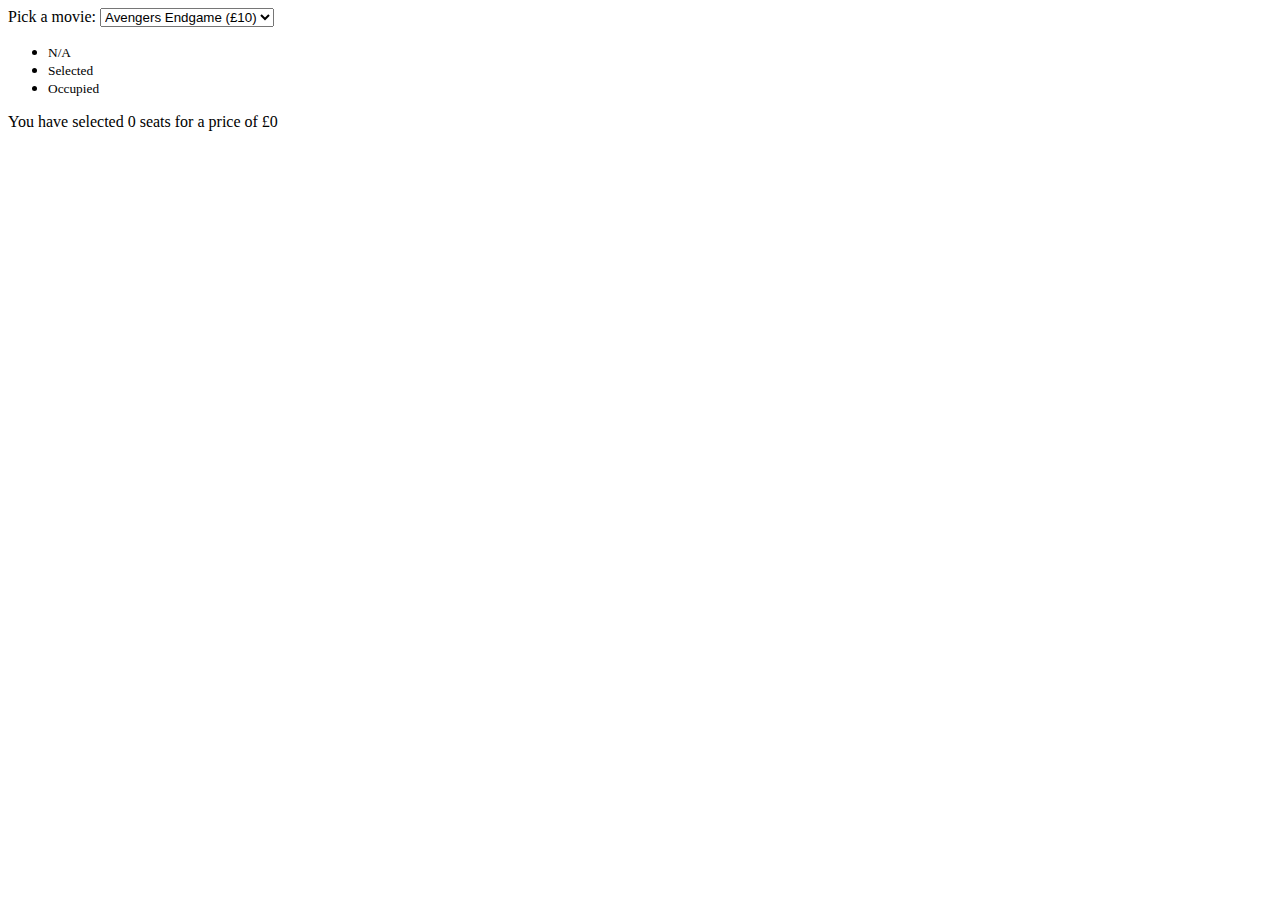
==== 2_moive_seat_booking/index.html @ b75a060a "Movie Seat Booking HTML created" ====
<!DOCTYPE html>
<html lang="en">
<head>
  <meta charset="UTF-8">
  <meta name="viewport" content="width=device-width, initial-scale=1.0">
  <link rel="stylesheet" href="style.css">
  <title>Movie Seat Booking</title>
</head>
<body>
  <div class="movie-container">
    <label>Pick a movie:</label>
    <select id="movie">
      <option value="10">Avengers Endgame (£10)</option>
      <option value="12">Joker (£12)</option>
      <option value="8">Toy Story 4 (£8)</option>
      <option value="9">The Lion King (£9)</option>
    </select>
  </div>

  <ul class="showcase">
    <li>
      <div class="seat"></div>
      <small>N/A</small>
    </li>
    <li>
      <div class="seat selected"></div>
      <small>Selected</small>
    </li>
    <li>
      <div class="seat occupied"></div>
      <small>Occupied</small>
    </li>
  </ul>

  <div class="container">
    <div class="screen"></div>

    <div class="row">
      <div class="seat"></div>
      <div class="seat"></div>
      <div class="seat"></div>
      <div class="seat"></div>
      <div class="seat"></div>
      <div class="seat"></div>
      <div class="seat"></div>
      <div class="seat"></div>
    </div>
    <div class="row">
      <div class="seat"></div>
      <div class="seat"></div>
      <div class="seat"></div>
      <div class="seat occupied"></div>
      <div class="seat occupied"></div>
      <div class="seat"></div>
      <div class="seat"></div>
      <div class="seat"></div>
    </div>
    <div class="row">
      <div class="seat"></div>
      <div class="seat"></div>
      <div class="seat"></div>
      <div class="seat"></div>
      <div class="seat"></div>
      <div class="seat"></div>
      <div class="seat occupied"></div>
      <div class="seat occupied"></div>
    </div>
    <div class="row">
      <div class="seat"></div>
      <div class="seat"></div>
      <div class="seat"></div>
      <div class="seat"></div>
      <div class="seat"></div>
      <div class="seat"></div>
      <div class="seat"></div>
      <div class="seat"></div>
    </div>
    <div class="row">
      <div class="seat"></div>
      <div class="seat"></div>
      <div class="seat"></div>
      <div class="seat occupied"></div>
      <div class="seat occupied"></div>
      <div class="seat"></div>
      <div class="seat"></div>
      <div class="seat"></div>
    </div>
    <div class="row">
      <div class="seat"></div>
      <div class="seat"></div>
      <div class="seat"></div>
      <div class="seat"></div>
      <div class="seat occupied"></div>
      <div class="seat occupied"></div>
      <div class="seat occupied"></div>
      <div class="seat"></div>
    </div>
  </div>

  <div class="text">You have selected <span id="count">0</span> seats for a price of £<span id="total">0</span> </div>

  <script src="script.js"></script>
</body>
</html>
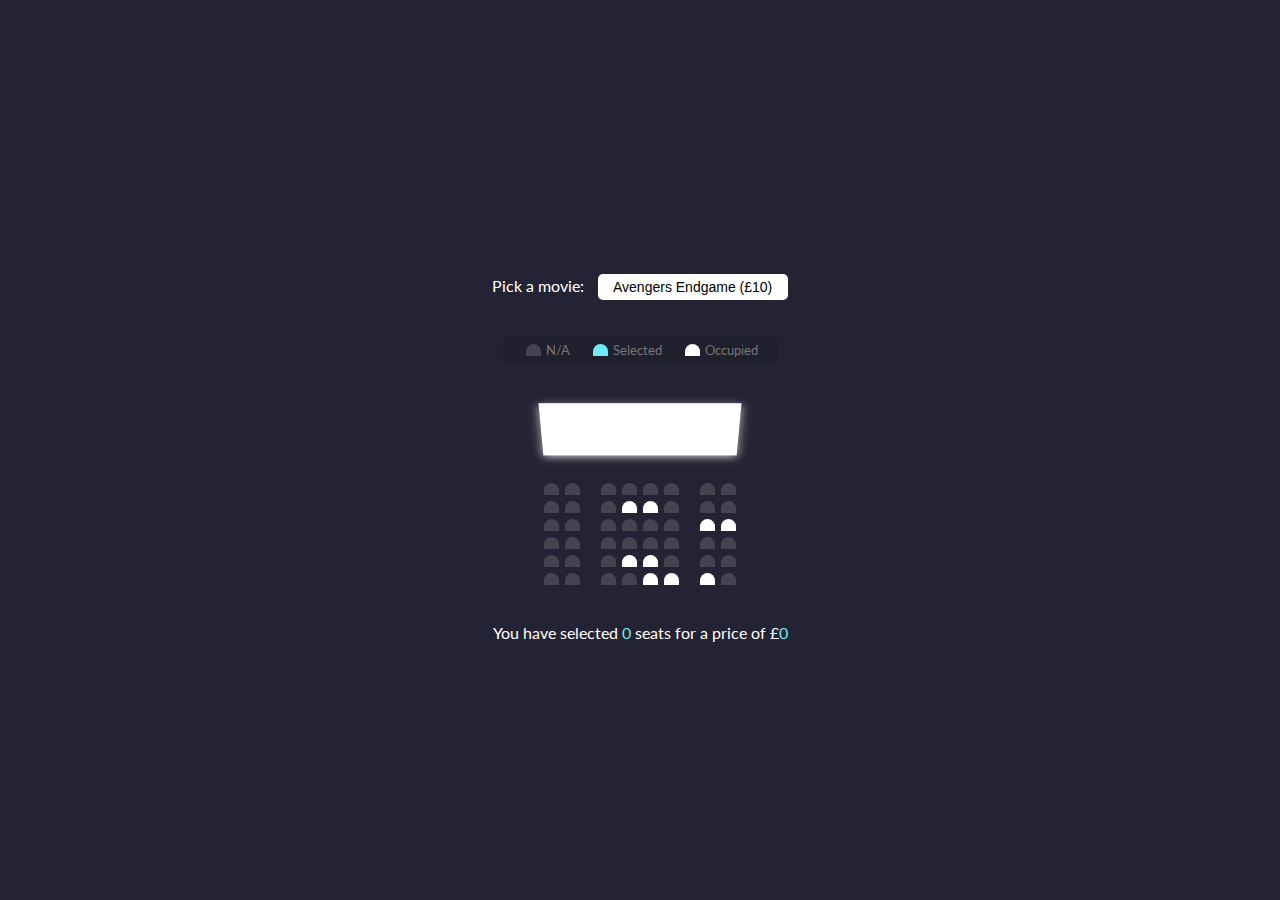
==== commit aad9a227: "Movie Seat Booking CSS complete" ====
--- a/2_moive_seat_booking/index.html
+++ b/2_moive_seat_booking/index.html
@@ -97,7 +97,9 @@
     </div>
   </div>
 
-  <div class="text">You have selected <span id="count">0</span> seats for a price of £<span id="total">0</span> </div>
+  <p class="text">
+    You have selected <span id="count">0</span> seats for a price of £<span id="total">0</span> 
+  </p>
 
   <script src="script.js"></script>
 </body>
--- a/2_moive_seat_booking/style.css
+++ b/2_moive_seat_booking/style.css
@@ -0,0 +1,115 @@
+@import url('https://fonts.googleapis.com/css2?family=Lato&display=swap');
+
+* {
+  box-sizing: border-box;
+}
+
+body {
+  background-color: #242333;
+  color: #fff;
+  display: flex;
+  flex-direction: column;
+  align-items: center;
+  justify-content: center;
+  height: 100vh;
+  font-family: 'Lato', sans-serif;
+  margin: 0;
+}
+
+.movie-container {
+  margin: 20px 0;
+}
+
+.movie-container select {
+  background-color: #fff;
+  border: 0;
+  border-radius: 5px;
+  font-size: 14px;
+  margin-left: 10px;
+  padding: 5px 15px 5px 15px;
+  -moz-appearance: none;
+  -webkit-appearance: none;
+  appearance: none;
+}
+
+.container {
+  perspective: 1000px;
+  margin-bottom: 30px;
+}
+
+.seat {
+  background-color: #444451;
+  height: 12px;
+  width: 15px;
+  margin: 3px;
+  border-top-left-radius: 10px;
+  border-top-right-radius: 10px;
+}
+
+.seat.selected {
+  background-color: #6feaf6;
+}
+
+.seat.occupied {
+  background-color: #fff;
+}
+
+.seat:nth-of-type(2) {
+  margin-right: 18px;
+}
+
+.seat:nth-last-of-type(2) {
+  margin-left: 18px;
+}
+
+.seat:not(.occupied):hover {
+  cursor: pointer;
+  transform: scale(1.2);
+}
+
+.showcase .seat:not(.occupied):hover {
+  cursor: default;
+  transform: scale(1);
+}
+
+.showcase {
+  background: rgba(0, 0, 0, 0.1);
+  padding: 5px 10px;
+  border-radius: 5px;
+  color: #777;
+  list-style-type: none;
+  display: flex;
+  justify-content: space-between;
+}
+
+.showcase li {
+  display: flex;
+  align-items: center;
+  justify-content: center;
+  margin: 0 10px;
+}
+
+.showcase li small {
+  margin-left: 2px;
+}
+
+.row {
+  display: flex;
+}
+
+.screen {
+  background-color: #fff;
+  height: 70px;
+  width: 100%;
+  margin: 15px 0;
+  transform: rotateX(-45deg);
+  box-shadow: 0 3px 10px rgba(255, 255, 255, 0.7);
+}
+
+p.text {
+  margin: 5px 0;
+}
+
+p.text span {
+  color: #6feaf6;
+}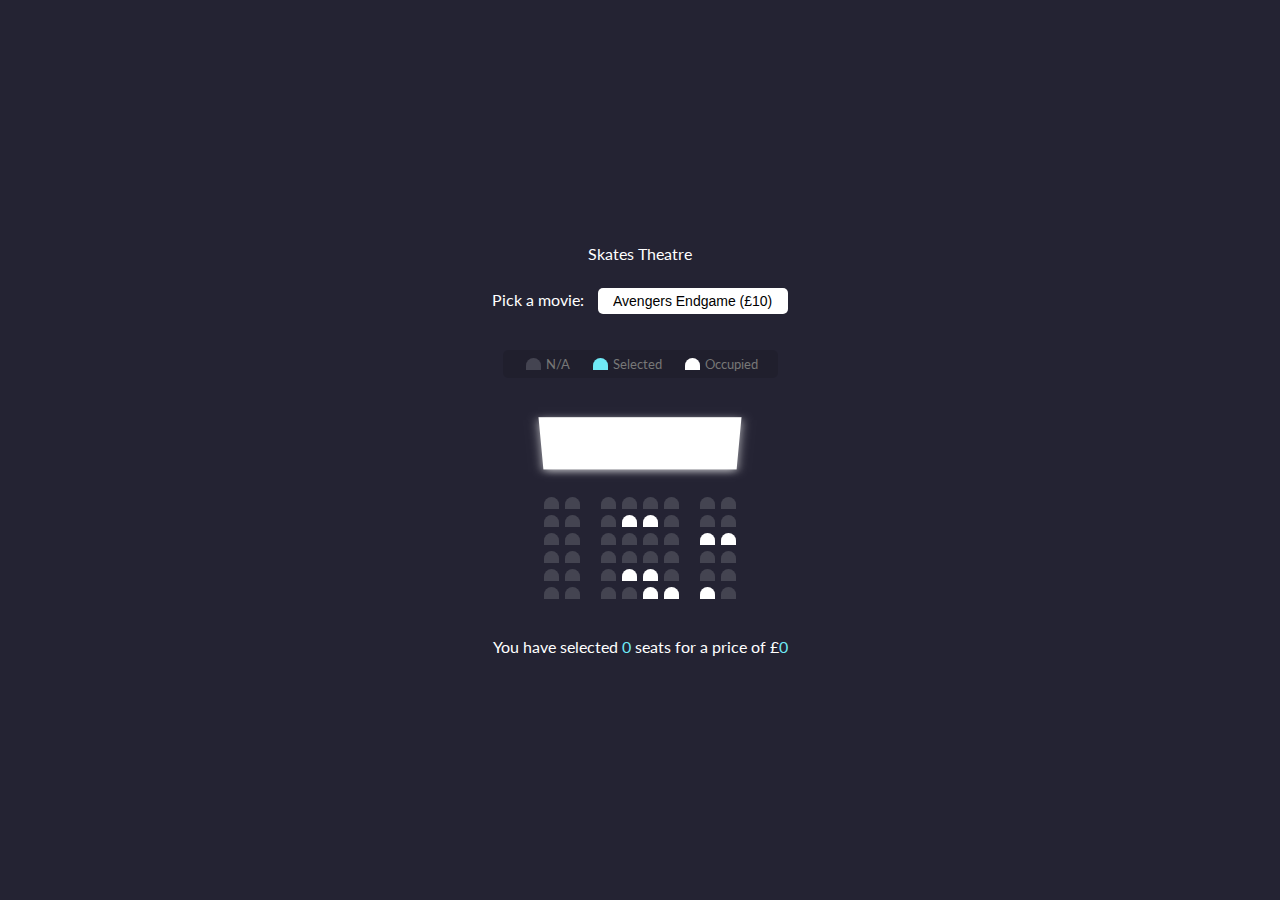
==== commit 7b50e01e: "additional p text added" ====
--- a/2_moive_seat_booking/index.html
+++ b/2_moive_seat_booking/index.html
@@ -7,6 +7,9 @@
   <title>Movie Seat Booking</title>
 </head>
 <body>
+  <div>
+    <p class="text">Skates Theatre</p>
+  </div>
   <div class="movie-container">
     <label>Pick a movie:</label>
     <select id="movie">
